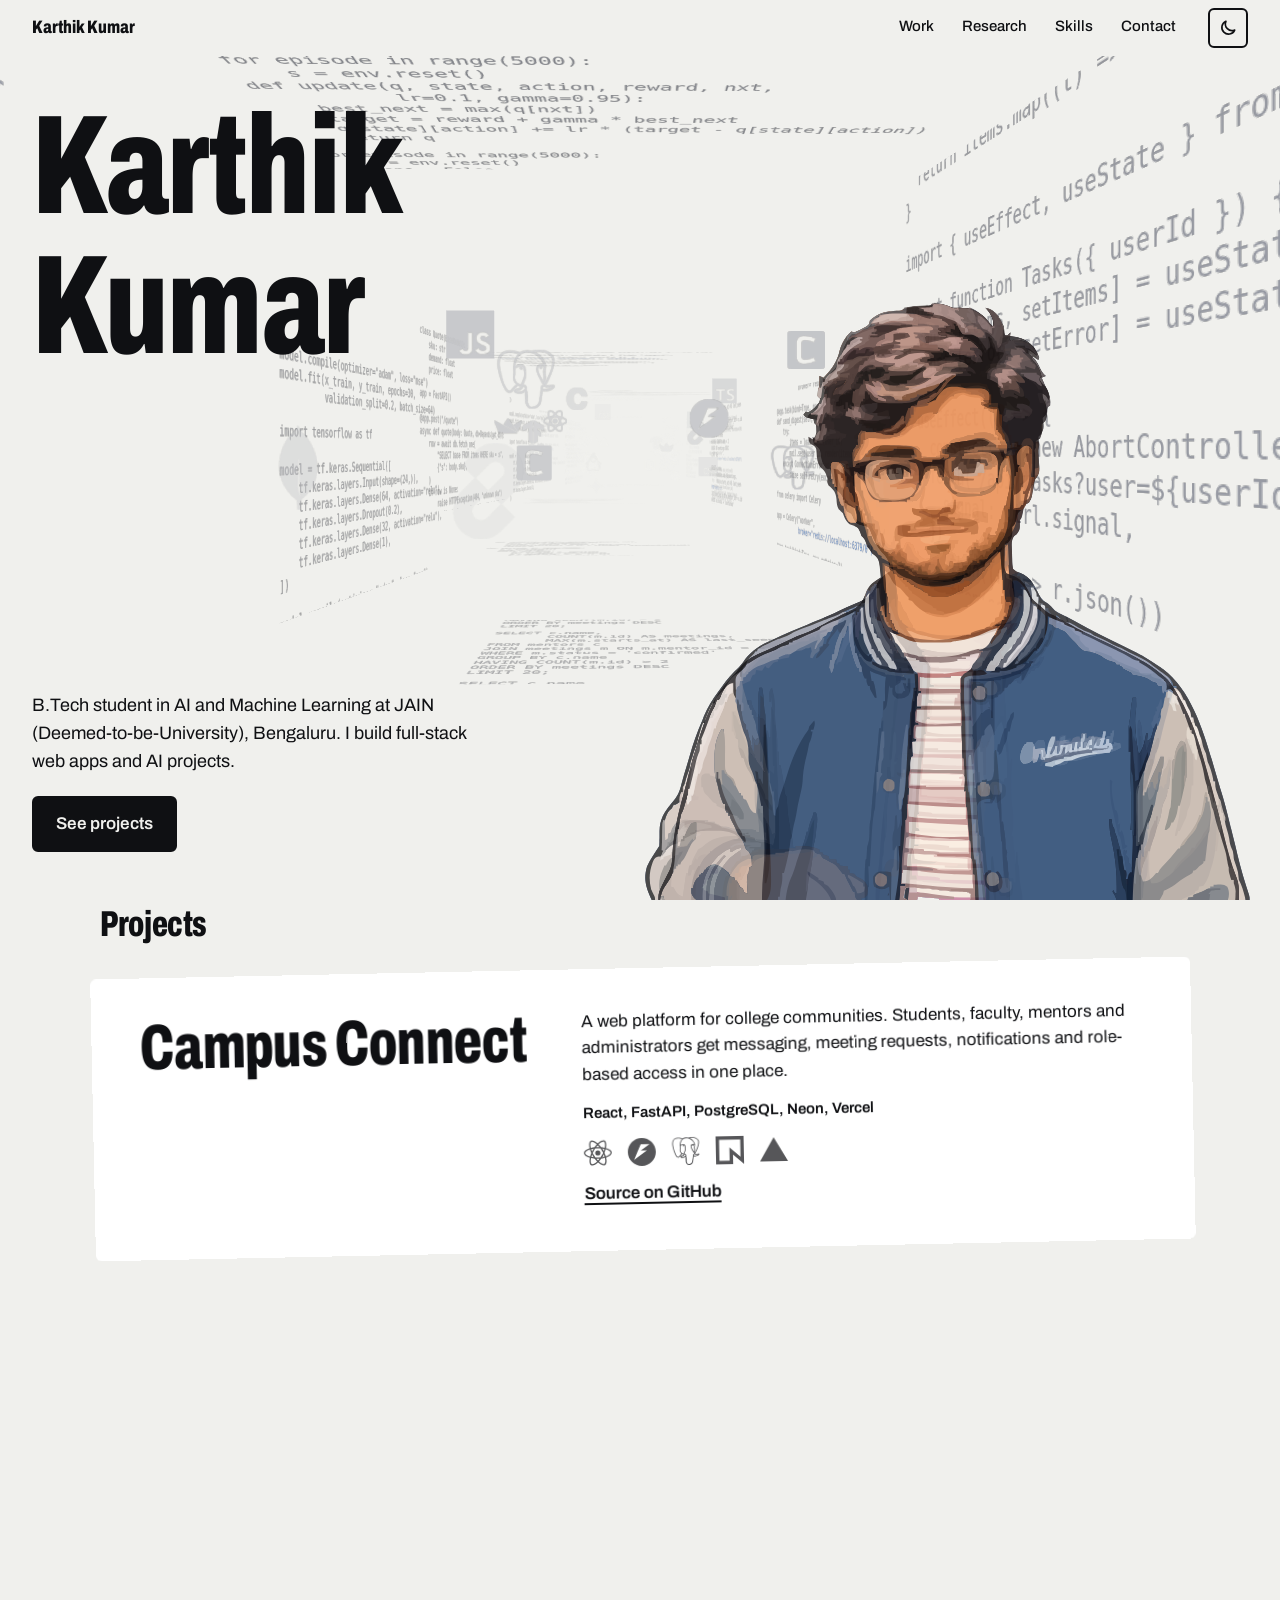
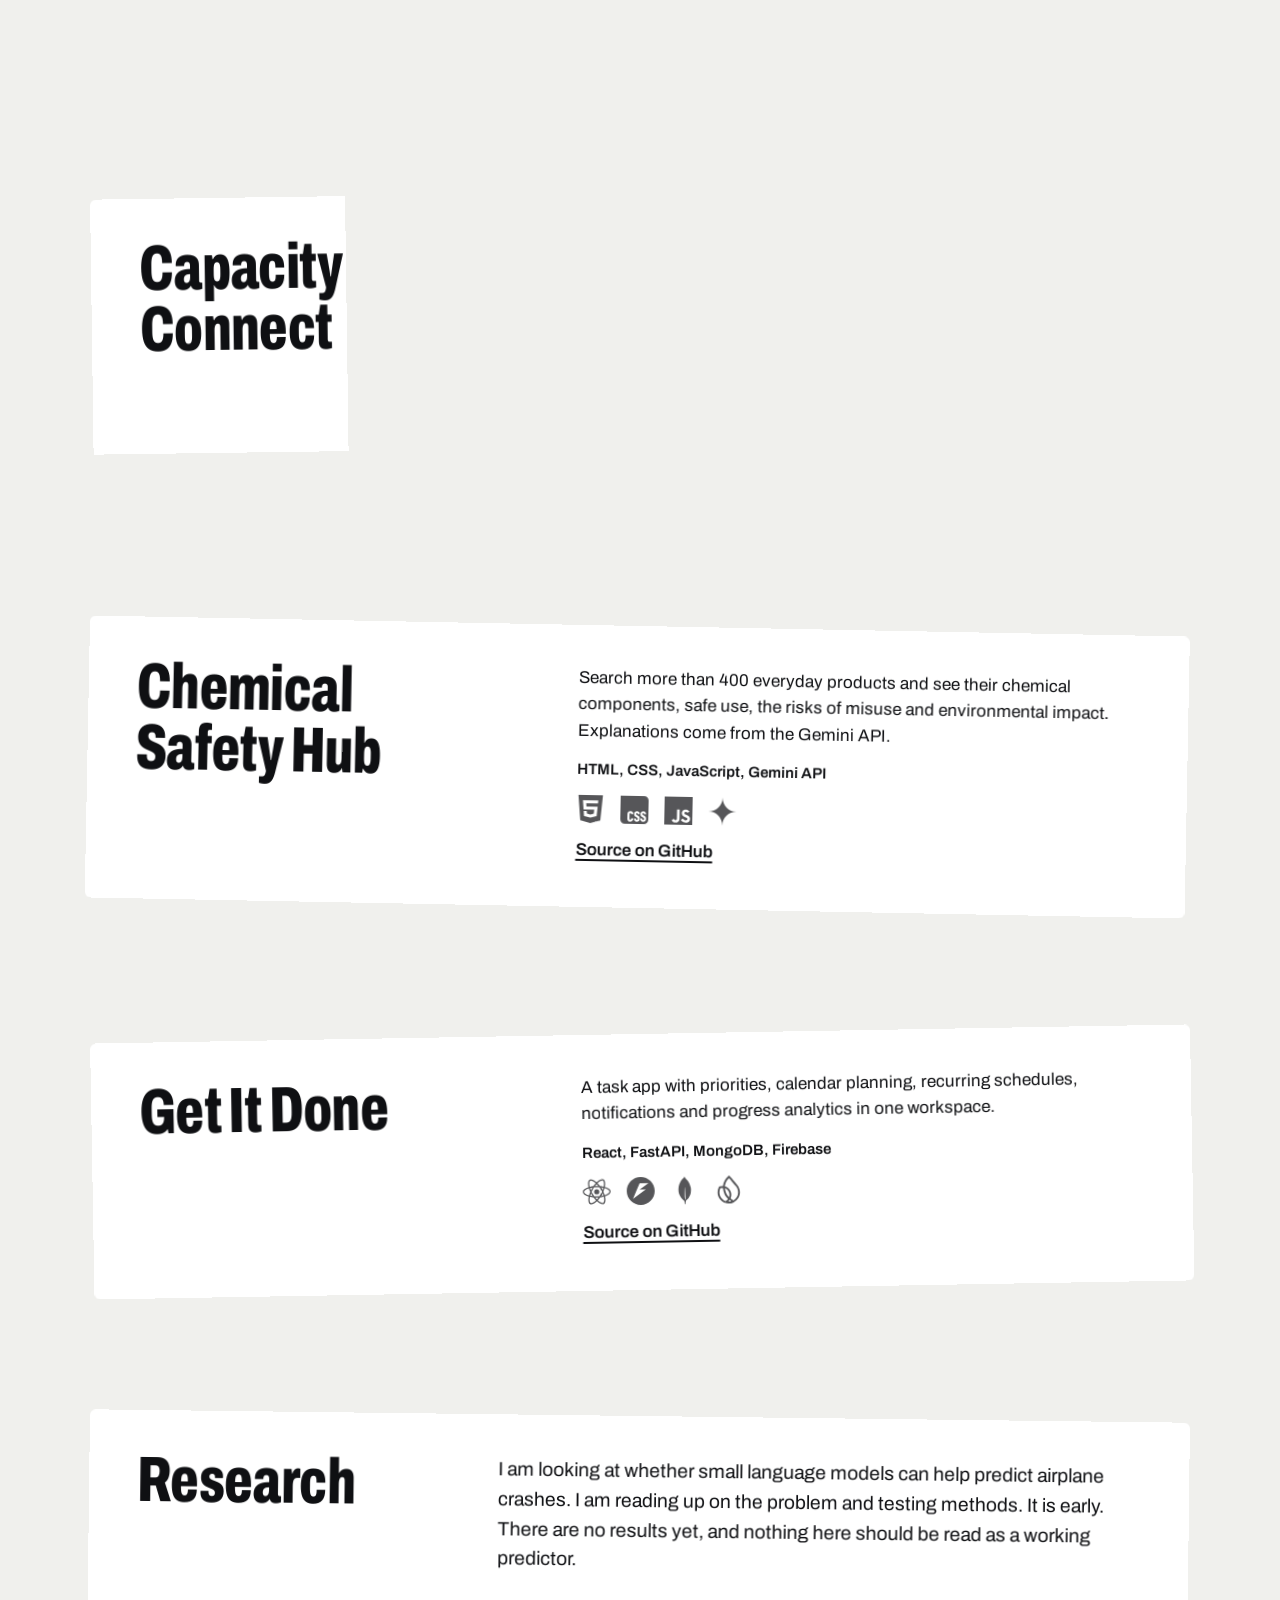
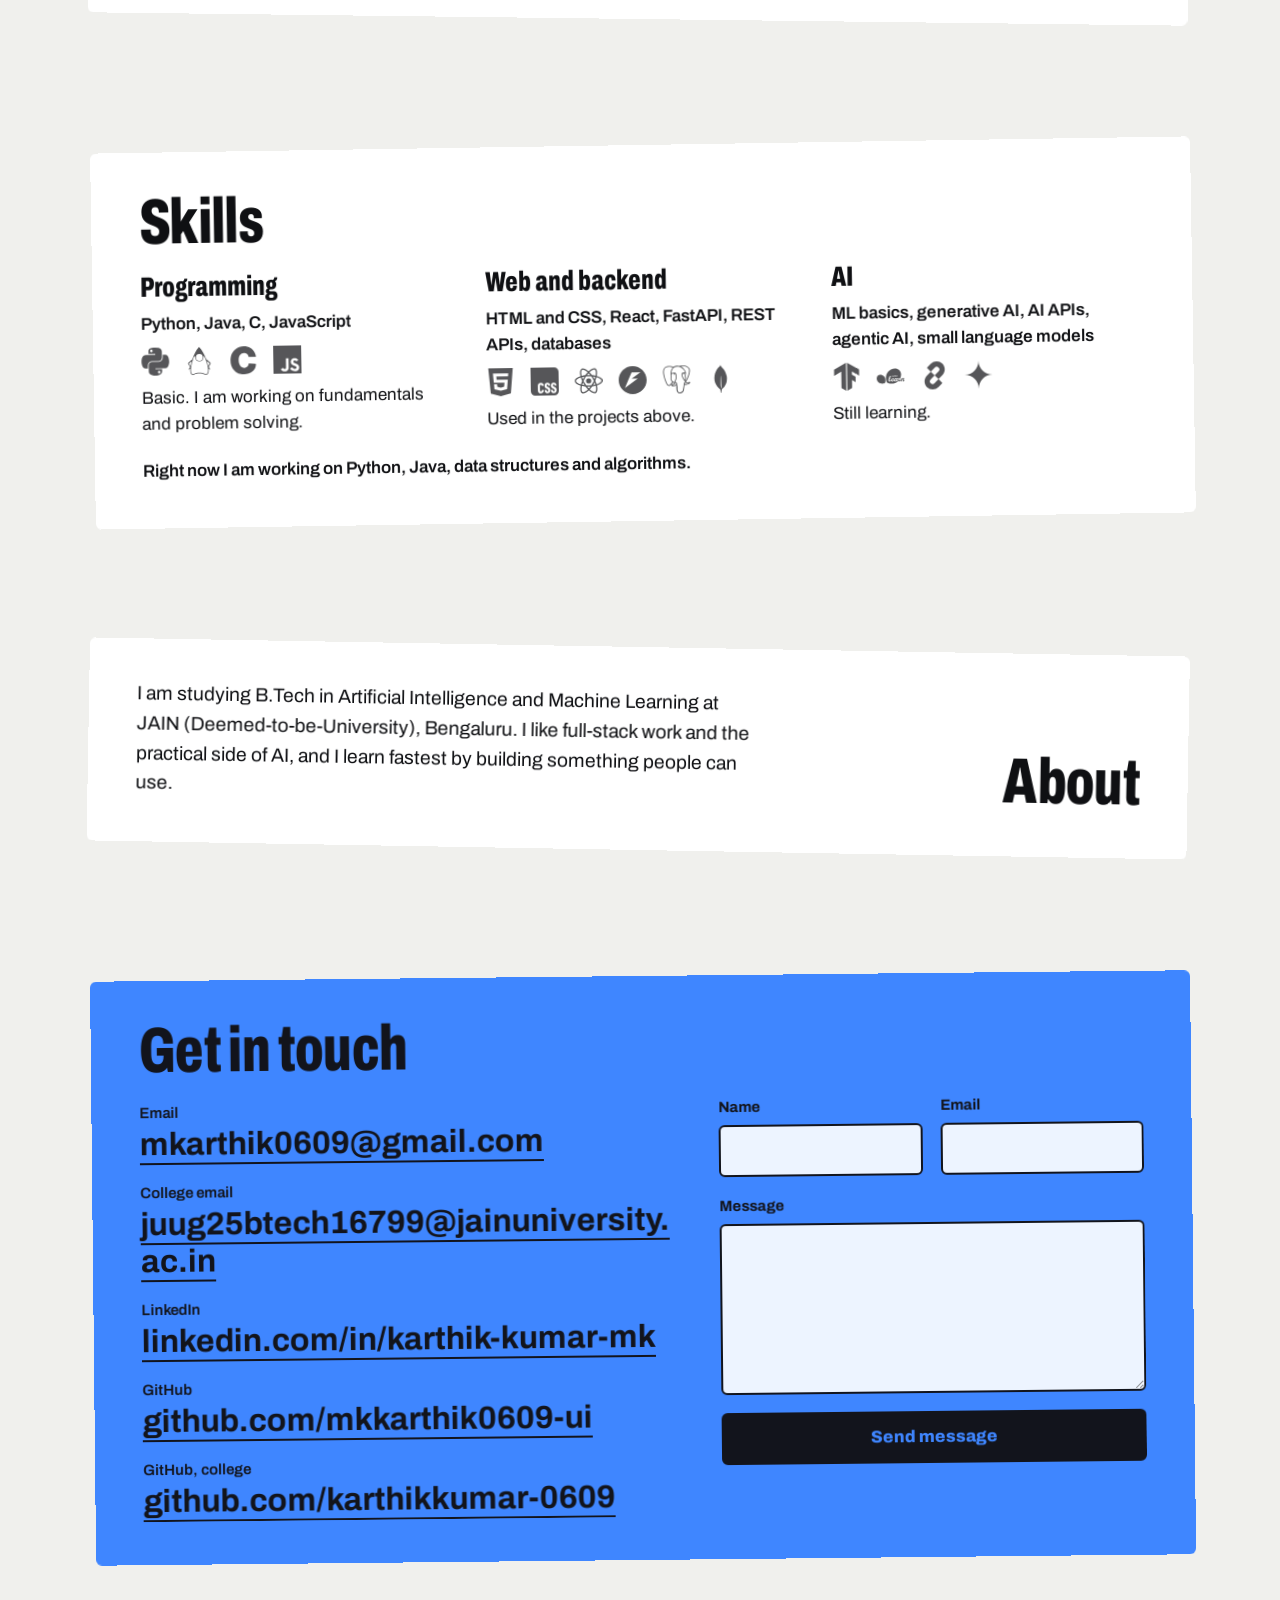
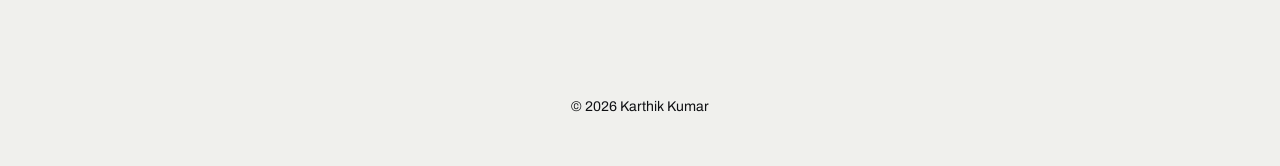
==== public/index.html @ 5986b932 "Add vector character animation, contact form, FastAPI SMTP backend and Vercel config Co-Authored-By:" ====
<!DOCTYPE html>
<html lang="en">
<head>
  <meta charset="UTF-8">
  <meta name="viewport" content="width=device-width, initial-scale=1">
  <meta name="theme-color" content="#0c0d10">
  <script>
    (function () {
      var t;
      try { t = localStorage.getItem('theme'); } catch (e) {}
      if (t !== 'light' && t !== 'dark') t = window.matchMedia('(prefers-color-scheme: light)').matches ? 'light' : 'dark';
      document.documentElement.setAttribute('data-theme', t);
    })();
  </script>
  <title>Karthik Kumar, software developer and AI/ML student</title>
  <meta name="description" content="Karthik Kumar is a B.Tech AI and ML student in Bengaluru who builds full-stack web apps and AI projects. Projects, skills and contact details.">
  <link rel="icon" href="data:image/svg+xml,%3Csvg xmlns='http://www.w3.org/2000/svg' viewBox='0 0 64 64'%3E%3Crect width='64' height='64' rx='8' fill='%233f86ff'/%3E%3Cpath d='M16 12h10v17l15-17h12L36 31l18 21H41L26 34v18H16Z' fill='%2312141c'/%3E%3C/svg%3E">
  <link rel="preconnect" href="https://fonts.googleapis.com">
  <link rel="preconnect" href="https://fonts.gstatic.com" crossorigin>
  <link href="https://fonts.googleapis.com/css2?family=Archivo:wdth,wght@62..125,100..900&display=swap" rel="stylesheet">
  <link rel="stylesheet" href="styles.css">
</head>
<body>
  <canvas id="scene" aria-hidden="true"></canvas>

  <div class="page">
    <a class="skip-link" href="#work">Skip to projects</a>

    <header class="topbar">
      <a class="topbar-name" href="#top">Karthik Kumar</a>
      <nav aria-label="Main">
        <a href="#work">Work</a>
        <a class="opt" href="#research">Research</a>
        <a class="opt" href="#skills">Skills</a>
        <a href="#contact">Contact</a>
        <button class="theme-toggle" id="theme-toggle" type="button" aria-label="Switch to light theme">
          <svg viewBox="0 0 24 24" width="20" height="20" fill="none" stroke="currentColor" stroke-width="2" stroke-linecap="round" stroke-linejoin="round" aria-hidden="true">
            <g class="i-sun"><circle cx="12" cy="12" r="4"/><path d="M12 2v2M12 20v2M4.9 4.9l1.4 1.4M17.7 17.7l1.4 1.4M2 12h2M20 12h2M4.9 19.1l1.4-1.4M17.7 6.3l1.4-1.4"/></g>
            <path class="i-moon" d="M20 14.5A8 8 0 0 1 9.5 4 8 8 0 1 0 20 14.5Z"/>
          </svg>
        </button>
      </nav>
    </header>

    <main>
      <section class="hero" id="top">
        <h1 class="name"><span class="line"><span data-rise>Karthik</span></span><span class="line"><span data-rise>Kumar</span></span></h1>
        <figure class="hero-character" id="character" data-rise aria-label="Illustration of Karthik waving hello">
          <noscript><img src="assets/character-animation.svg" alt="Karthik waving hello" width="736" height="736"></noscript>
        </figure>
        <div class="hero-foot">
          <p class="intro" data-rise>B.Tech student in AI and Machine Learning at JAIN (Deemed-to-be-University), Bengaluru. I build full-stack web apps and AI projects.</p>
          <div class="actions" data-rise>
            <a class="btn btn-primary" href="#work">See projects</a>
          </div>
        </div>
      </section>

      <div class="deck">
        <div class="work-head" id="work"><h2>Projects</h2></div>

        <article class="card card-project" id="campus-connect" style="--i:0">
          <h3>Campus Connect</h3>
          <div class="card-text">
            <p>A web platform for college communities. Students, faculty, mentors and administrators get messaging, meeting requests, notifications and role-based access in one place.</p>
            <p class="stack">React, FastAPI, PostgreSQL, Neon, Vercel</p>
            <ul class="logos" data-icons="react,fastapi,postgresql,neon,vercel"></ul>
            <p class="links"><a href="https://github.com/mkkarthik0609-ui/CampusConnect" target="_blank" rel="noopener">Source on GitHub</a></p>
          </div>
        </article>

        <article class="card card-project" id="dynamic-pricing-engine" style="--i:1">
          <h3>Dynamic Pricing Engine</h3>
          <div class="card-text">
            <p>A retail pricing tool. It forecasts demand with an ensemble of four models (random forest, XGBoost, LSTM and an MLP), picks the price that maximises expected revenue with a Q-learning agent, and has Gemini explain each recommendation in plain English.</p>
            <p class="stack">Python, FastAPI, Streamlit, scikit-learn, XGBoost, TensorFlow, LangChain, Gemini</p>
            <ul class="logos" data-icons="python,fastapi,streamlit,sklearn,tensorflow,langchain,gemini"></ul>
          </div>
        </article>

        <article class="card card-project" id="capacity-connect" style="--i:2">
          <h3>Capacity Connect</h3>
          <div class="card-text">
            <p>A learning platform for trainers and learners, based on Smart India Hackathon problem SIH26075 from the Ministry of Earth Sciences. It has separate learner and trainer portals, trainer verification, course management and AI-assisted learning.</p>
            <p class="stack">TypeScript, FastAPI, MongoDB, Celery</p>
            <ul class="logos" data-icons="typescript,fastapi,mongodb,celery"></ul>
            <p class="links"><a href="https://github.com/mkkarthik0609-ui/capacity-connect" target="_blank" rel="noopener">Source on GitHub</a></p>
          </div>
        </article>

        <article class="card card-project" id="chemical-safety-hub" style="--i:3">
          <h3>Chemical Safety Hub</h3>
          <div class="card-text">
            <p>Search more than 400 everyday products and see their chemical components, safe use, the risks of misuse and environmental impact. Explanations come from the Gemini API.</p>
            <p class="stack">HTML, CSS, JavaScript, Gemini API</p>
            <ul class="logos" data-icons="html,css,javascript,gemini"></ul>
            <p class="links"><a href="https://github.com/mkkarthik0609-ui/chem-safety-hub" target="_blank" rel="noopener">Source on GitHub</a></p>
          </div>
        </article>

        <article class="card card-project" id="get-it-done" style="--i:4">
          <h3>Get It Done</h3>
          <div class="card-text">
            <p>A task app with priorities, calendar planning, recurring schedules, notifications and progress analytics in one workspace.</p>
            <p class="stack">React, FastAPI, MongoDB, Firebase</p>
            <ul class="logos" data-icons="react,fastapi,mongodb,firebase"></ul>
            <p class="links"><a href="https://github.com/karthikkumar-0609/get-it-done" target="_blank" rel="noopener">Source on GitHub</a></p>
          </div>
        </article>

        <article class="card card-research" id="research" style="--i:5">
          <h2>Research</h2>
          <p class="statement">I am looking at whether small language models can help predict airplane crashes. I am reading up on the problem and testing methods. It is early. There are no results yet, and nothing here should be read as a working predictor.</p>
        </article>

        <article class="card card-skills" id="skills" style="--i:6">
          <h2>Skills</h2>
          <dl class="skills">
            <div>
              <dt>Programming</dt>
              <dd class="items">Python, Java, C, JavaScript</dd>
              <dd><ul class="logos" data-icons="python,java,c,javascript"></ul></dd>
              <dd>Basic. I am working on fundamentals and problem solving.</dd>
            </div>
            <div>
              <dt>Web and backend</dt>
              <dd class="items">HTML and CSS, React, FastAPI, REST APIs, databases</dd>
              <dd><ul class="logos" data-icons="html,css,react,fastapi,postgresql,mongodb"></ul></dd>
              <dd>Used in the projects above.</dd>
            </div>
            <div>
              <dt>AI</dt>
              <dd class="items">ML basics, generative AI, AI APIs, agentic AI, small language models</dd>
              <dd><ul class="logos" data-icons="tensorflow,sklearn,langchain,gemini"></ul></dd>
              <dd>Still learning.</dd>
            </div>
          </dl>
          <p class="now">Right now I am working on Python, Java, data structures and algorithms.</p>
        </article>

        <article class="card card-about" id="about" style="--i:7">
          <h2>About</h2>
          <p class="statement">I am studying B.Tech in Artificial Intelligence and Machine Learning at JAIN (Deemed-to-be-University), Bengaluru. I like full-stack work and the practical side of AI, and I learn fastest by building something people can use.</p>
        </article>

        <article class="card card-contact" id="contact" style="--i:8">
          <h2>Get in touch</h2>
          <div class="contact-layout">
            <ul class="contact-list">
              <li><span>Email</span><a href="mailto:mkarthik0609@gmail.com">mkarthik0609@gmail.com</a></li>
              <li><span>College email</span><a href="mailto:juug25btech16799@jainuniversity.ac.in">juug25btech16799@jainuniversity.ac.in</a></li>
              <li><span>LinkedIn</span><a href="https://www.linkedin.com/in/karthik-kumar-mk" target="_blank" rel="noopener">linkedin.com/in/karthik-kumar-mk</a></li>
              <li><span>GitHub</span><a href="https://github.com/mkkarthik0609-ui" target="_blank" rel="noopener">github.com/mkkarthik0609-ui</a></li>
              <li><span>GitHub, college</span><a href="https://github.com/karthikkumar-0609" target="_blank" rel="noopener">github.com/karthikkumar-0609</a></li>
            </ul>
            <form class="contact-form" id="contact-form" novalidate>
              <div class="field">
                <label for="contact-name">Name</label>
                <input id="contact-name" name="name" type="text" autocomplete="name" minlength="2" maxlength="80" required>
              </div>
              <div class="field">
                <label for="contact-email">Email</label>
                <input id="contact-email" name="email" type="email" autocomplete="email" maxlength="254" required>
              </div>
              <div class="field field-message">
                <label for="contact-message">Message</label>
                <textarea id="contact-message" name="message" rows="6" minlength="10" maxlength="5000" required></textarea>
              </div>
              <div class="hp-field" aria-hidden="true">
                <label for="contact-website">Website</label>
                <input id="contact-website" name="website" type="text" tabindex="-1" autocomplete="off">
              </div>
              <button class="form-submit" type="submit">
                <span>Send message</span>
                <span class="form-spinner" aria-hidden="true"></span>
              </button>
              <p class="form-status" id="form-status" role="status" aria-live="polite"></p>
            </form>
          </div>
        </article>
      </div>
    </main>

    <footer class="site-footer">
      <p>&copy; 2026 Karthik Kumar</p>
    </footer>
  </div>

  <script>
    (function () {
      var btn = document.getElementById('theme-toggle');
      var meta = document.querySelector('meta[name="theme-color"]');
      function sync() {
        var light = document.documentElement.getAttribute('data-theme') === 'light';
        btn.setAttribute('aria-label', light ? 'Switch to dark theme' : 'Switch to light theme');
        if (meta) meta.setAttribute('content', light ? '#f0f0ed' : '#0c0d10');
      }
      btn.addEventListener('click', function () {
        var next = document.documentElement.getAttribute('data-theme') === 'light' ? 'dark' : 'light';
        document.documentElement.setAttribute('data-theme', next);
        try { localStorage.setItem('theme', next); } catch (e) {}
        sync();
        window.dispatchEvent(new Event('themechange'));
      });
      sync();
    })();
  </script>
  <script defer src="vendor/three.min.js"></script>
  <script defer src="vendor/gsap.min.js"></script>
  <script defer src="vendor/ScrollTrigger.min.js"></script>
  <script defer src="icons.js"></script>
  <script defer src="scene.js"></script>
  <script defer src="main.js"></script>
</body>
</html>
---- public/styles.css ----
:root {
  --ground: #0c0d10;
  --paper: #f1f1ee;
  --card: #17181d;
  --accent: #3f86ff;
  --code: #2a2d35;
  --logo: #3b3f4a;
  --ink: #12141c;
  --bar-h: 56px;
  --r: 6px;
  --sans: "Archivo", system-ui, -apple-system, "Segoe UI", Roboto, sans-serif;
  color-scheme: dark;
}
/* --paper is the text colour on --ground and on --card, so one swap flips the whole page */
:root[data-theme="light"] {
  --ground: #f0f0ed;
  --paper: #0f1013;
  --card: #ffffff;
  --accent: #3f86ff;
  --code: #cfd0d4;
  --logo: #b9bbc2;
  color-scheme: light;
}

*, *::before, *::after { box-sizing: border-box; }

html {
  background: var(--ground);
  scrollbar-color: var(--paper) var(--ground);
  -webkit-text-size-adjust: 100%;
}
@media (prefers-reduced-motion: no-preference) {
  html { scroll-behavior: smooth; }
}

body {
  margin: 0;
  background: var(--ground);
  color: var(--paper);
  font-family: var(--sans);
  font-size: 1.0625rem;
  font-weight: 400;
  font-stretch: 100%;
  line-height: 1.55;
  font-variant-numeric: tabular-nums;
  -webkit-font-smoothing: antialiased;
}

::selection { background: var(--accent); color: var(--ink); }

#scene {
  position: fixed;
  inset: 0;
  width: 100%;
  height: 100%;
  z-index: 0;
  pointer-events: none;
}
.page { position: relative; z-index: 1; }

h1, h2, h3 {
  margin: 0;
  font-weight: 800;
  font-stretch: 68%;
  font-variation-settings: "wdth" 68;
  line-height: 0.95;
  letter-spacing: -0.01em;
  text-wrap: balance;
}
p { margin: 0; }
a { color: inherit; text-underline-offset: 0.25em; text-decoration-thickness: 2px; }
a:hover { text-decoration-color: var(--accent); }

:focus-visible { outline: 3px solid var(--accent); outline-offset: 3px; }

.skip-link {
  position: fixed;
  z-index: 100;
  left: 16px;
  top: -80px;
  padding: 10px 16px;
  background: var(--paper);
  color: var(--ground);
  font-weight: 600;
  border-radius: var(--r);
}
.skip-link:focus { top: 8px; }

/* Top bar */
.topbar {
  position: fixed;
  inset: 0 0 auto 0;
  z-index: 50;
  height: var(--bar-h);
  padding: 0 16px;
  display: flex;
  align-items: center;
  justify-content: space-between;
  gap: 12px;
  background: var(--ground);
  font-size: 0.875rem;
  font-weight: 500;
}
.topbar a { text-decoration: none; }
.topbar-name { font-weight: 800; font-stretch: 75%; font-variation-settings: "wdth" 75; font-size: 1.125rem; white-space: nowrap; }
.topbar nav { display: flex; align-items: center; gap: 14px; }
.topbar nav .opt { display: none; }
.topbar nav a:not(.topbar-name) { padding: 6px 0; border-bottom: 2px solid transparent; transition: border-color 160ms; }
.topbar nav a:not(.topbar-name):hover { border-bottom-color: var(--accent); }

.theme-toggle {
  display: grid;
  place-items: center;
  width: 40px;
  height: 40px;
  padding: 0;
  margin-left: 4px;
  border: 2px solid var(--paper);
  border-radius: var(--r);
  background: transparent;
  color: var(--paper);
  cursor: pointer;
  transition: background-color 160ms, color 160ms;
}
.theme-toggle:hover { background: var(--paper); color: var(--ground); }
:root:not([data-theme="light"]) .i-moon { display: none; }
:root[data-theme="light"] .i-sun { display: none; }

/* Hero: only this text sits directly on the moving scene */
.hero {
  position: relative;
  min-height: 100svh;
  padding: calc(var(--bar-h) + 28px) 16px 32px;
  display: flex;
  flex-direction: column;
  justify-content: space-between;
  gap: 40px;
  overflow: hidden;
}
.name { position: relative; z-index: 2; font-size: clamp(3.5rem, 15vw, 6rem); line-height: 0.92; }
.name .line { display: block; overflow: hidden; padding: 0.04em 0; }
.name .line > span { display: inline-block; }
.hero-foot { position: relative; z-index: 2; max-width: 46ch; }
.intro { font-size: 1.125rem; }
.actions { display: flex; flex-wrap: wrap; gap: 12px; margin-top: 20px; }

.hero-character {
  position: relative;
  z-index: 1;
  width: min(84vw, 430px);
  aspect-ratio: 1;
  margin: -24px -12vw -36px auto;
  pointer-events: none;
  /* the reference art is cropped at the waist; fade it into the page instead of a hard edge */
  -webkit-mask-image: linear-gradient(#000 82%, transparent);
  mask-image: linear-gradient(#000 82%, transparent);
}
.hero-character svg,
.hero-character img { position: absolute; inset: 0; width: 100%; height: 100%; display: block; }
.hero-character svg { opacity: 0; will-change: opacity; }
.hero-character svg.on { opacity: 1; }

.btn {
  display: inline-block;
  padding: 13px 22px;
  border: 2px solid var(--paper);
  border-radius: var(--r);
  font-weight: 600;
  text-decoration: none;
  transition: background-color 160ms, color 160ms, border-color 160ms;
}
.btn-primary { background: var(--paper); color: var(--ground); }
.btn-primary:hover { background: var(--accent); border-color: var(--accent); color: var(--ink); }
.btn-secondary { background: var(--ground); color: var(--paper); }
.btn-secondary:hover { background: var(--paper); color: var(--ground); }

/* Deck */
.deck {
  width: min(1100px, 100% - 32px);
  margin: 0 auto;
  padding: 0 0 40px;
}
.work-head { scroll-margin-top: 72px; margin: 0 0 20px; }
.work-head h2 { font-size: 1.75rem; line-height: 1; display: inline-block; background: var(--ground); padding: 6px 10px; border-radius: var(--r); }

.card {
  position: relative;
  margin-bottom: 28px;
  scroll-margin-top: 72px;
  padding: 28px 24px 32px;
  background: var(--card);
  color: var(--paper);
  border-radius: var(--r);
  display: grid;
  gap: 20px;
  align-content: start;
  transform-style: preserve-3d;
}
.card:hover { will-change: transform; }
.card h2, .card h3 { font-size: clamp(2.25rem, 7vw, 4rem); }
.card-text { display: grid; gap: 14px; align-content: start; max-width: 62ch; }
.stack { font-size: 0.9375rem; font-weight: 600; line-height: 1.5; }
.links a { font-weight: 600; }

.logos { list-style: none; margin: 0; padding: 0; display: flex; flex-wrap: wrap; gap: 16px; }
.logos li { display: grid; place-items: center; width: 28px; height: 28px; color: var(--paper); opacity: 0.7; }
.logos svg { display: block; width: 28px; height: 28px; }

.statement { font-size: clamp(1.125rem, 1.5vw, 1.375rem); line-height: 1.55; font-weight: 400; max-width: 56ch; }

.skills { display: grid; gap: 28px; margin: 0; }
.skills dt { font-size: 1.75rem; font-weight: 800; font-stretch: 68%; font-variation-settings: "wdth" 68; line-height: 1; }
.skills dd { margin: 10px 0 0; }
.skills dd.items { font-weight: 600; }
.now { font-weight: 600; }

.card-contact { background: var(--accent); color: var(--ink); }
.card-contact :focus-visible { outline-color: var(--ink); }
.contact-layout { display: grid; gap: 36px; }
.contact-list { list-style: none; margin: 0; padding: 0; display: grid; gap: 18px; }
.contact-list li { display: grid; gap: 2px; }
.contact-list span { font-size: 0.9375rem; font-weight: 600; }
.contact-list a { font-size: clamp(1.25rem, 3.2vw, 2rem); font-weight: 700; line-height: 1.15; overflow-wrap: anywhere; width: fit-content; }
.card-contact a:hover { text-decoration-color: var(--ink); background: var(--ink); color: var(--accent); }

.contact-form { position: relative; display: grid; grid-template-columns: 1fr 1fr; gap: 18px; align-content: start; }
.field { display: grid; gap: 6px; }
.field-message, .form-submit, .form-status { grid-column: 1 / -1; }
.field label { font-size: 0.9375rem; font-weight: 700; }
.field input, .field textarea {
  width: 100%;
  border: 2px solid var(--ink);
  border-radius: var(--r);
  padding: 12px 14px;
  background: rgb(255 255 255 / 0.9);
  color: var(--ink);
  font: inherit;
  line-height: 1.4;
}
.field textarea { resize: vertical; min-height: 150px; }
.field input:hover, .field textarea:hover { background: #fff; }
.field input:focus, .field textarea:focus { background: #fff; }
.hp-field { position: absolute; left: -10000px; width: 1px; height: 1px; overflow: hidden; }
.form-submit {
  display: inline-flex;
  justify-content: center;
  align-items: center;
  gap: 10px;
  min-height: 52px;
  border: 2px solid var(--ink);
  border-radius: var(--r);
  background: var(--ink);
  color: var(--accent);
  font: inherit;
  font-weight: 800;
  cursor: pointer;
}
.form-submit:hover { background: transparent; color: var(--ink); }
.form-submit:disabled { cursor: wait; opacity: 0.72; }
.form-spinner { display: none; width: 17px; height: 17px; border: 2px solid currentColor; border-right-color: transparent; border-radius: 50%; animation: spin 650ms linear infinite; }
.contact-form[aria-busy="true"] .form-spinner { display: inline-block; }
.form-status { min-height: 1.5em; font-size: 0.9375rem; font-weight: 650; }
@keyframes spin { to { transform: rotate(360deg); } }

.site-footer { padding: 32px 16px 48px; text-align: center; font-size: 0.875rem; background: var(--ground); }

@media (min-width: 800px) {
  .topbar { padding: 0 32px; font-size: 0.9375rem; }
  .topbar nav { gap: 28px; }
  .topbar nav .opt { display: inline; }
  .hero { padding: calc(var(--bar-h) + 40px) 32px 48px; }
  .hero-character { position: absolute; right: 2vw; bottom: 0; width: min(50vw, 620px); margin: 0; -webkit-mask-image: none; mask-image: none; }
  .name { font-size: clamp(5rem, 11vw, 10rem); }
  .work-head h2 { font-size: 2.25rem; }

  .card {
    position: sticky;
    top: calc(var(--bar-h) + 16px + var(--i, 0) * 8px);
    margin-bottom: 14vh;
    padding: 40px 48px 44px;
  }
  .card:last-child { margin-bottom: 0; }

  .card-project { grid-template-columns: 5fr 7fr; gap: 40px; }
  .card-research { grid-template-columns: 4fr 8fr; gap: 40px; align-items: start; }
  .card-about { grid-template-columns: 8fr 4fr; gap: 40px; align-items: end; }
  .card-about h2 { order: 2; text-align: right; }
  .skills { grid-template-columns: repeat(3, 1fr); gap: 32px; }
  .contact-layout { grid-template-columns: minmax(0, 5fr) minmax(320px, 4fr); gap: 48px; }
  .site-footer { padding-top: 96px; }
}

@media (max-width: 520px) {
  .contact-form { grid-template-columns: 1fr; }
  .field { grid-column: 1; }
}

@media (prefers-reduced-motion: reduce) {
  *, *::before, *::after { transition-duration: 0.01ms !important; animation-duration: 0.01ms !important; }
}
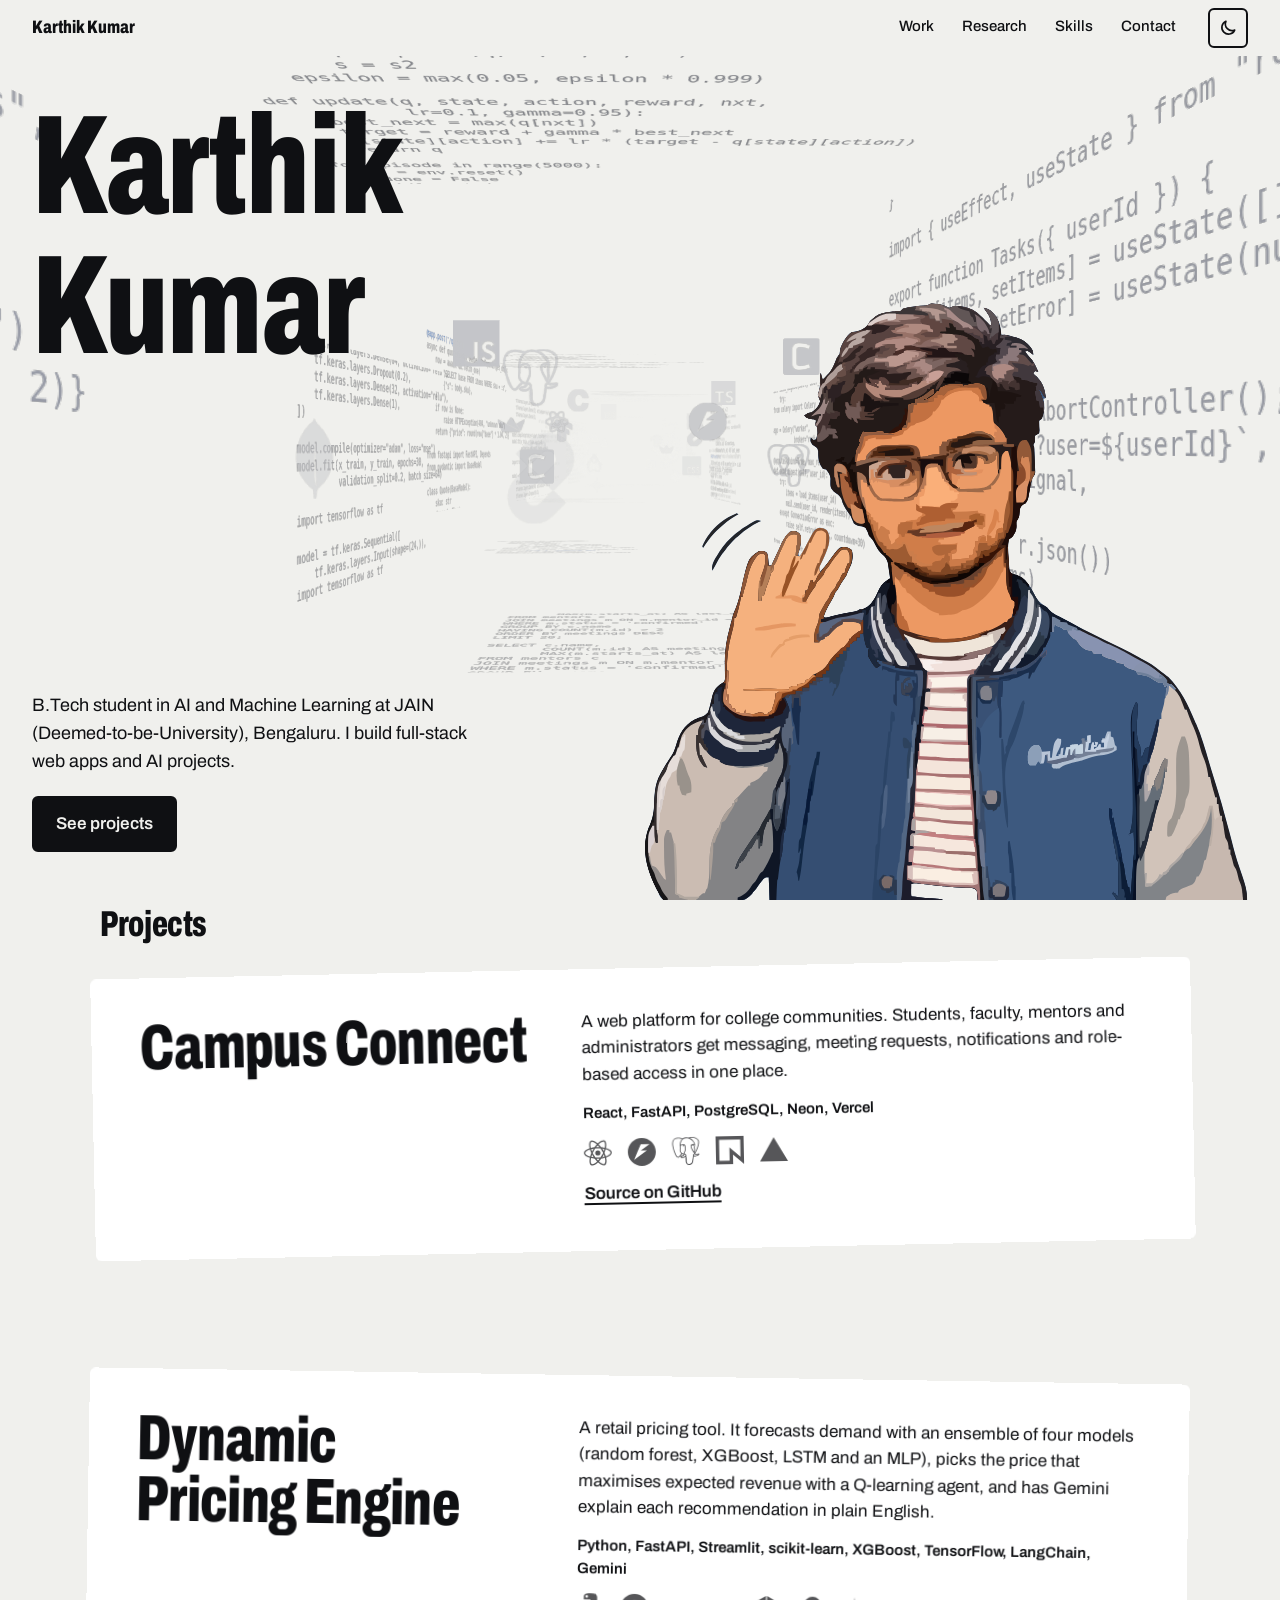
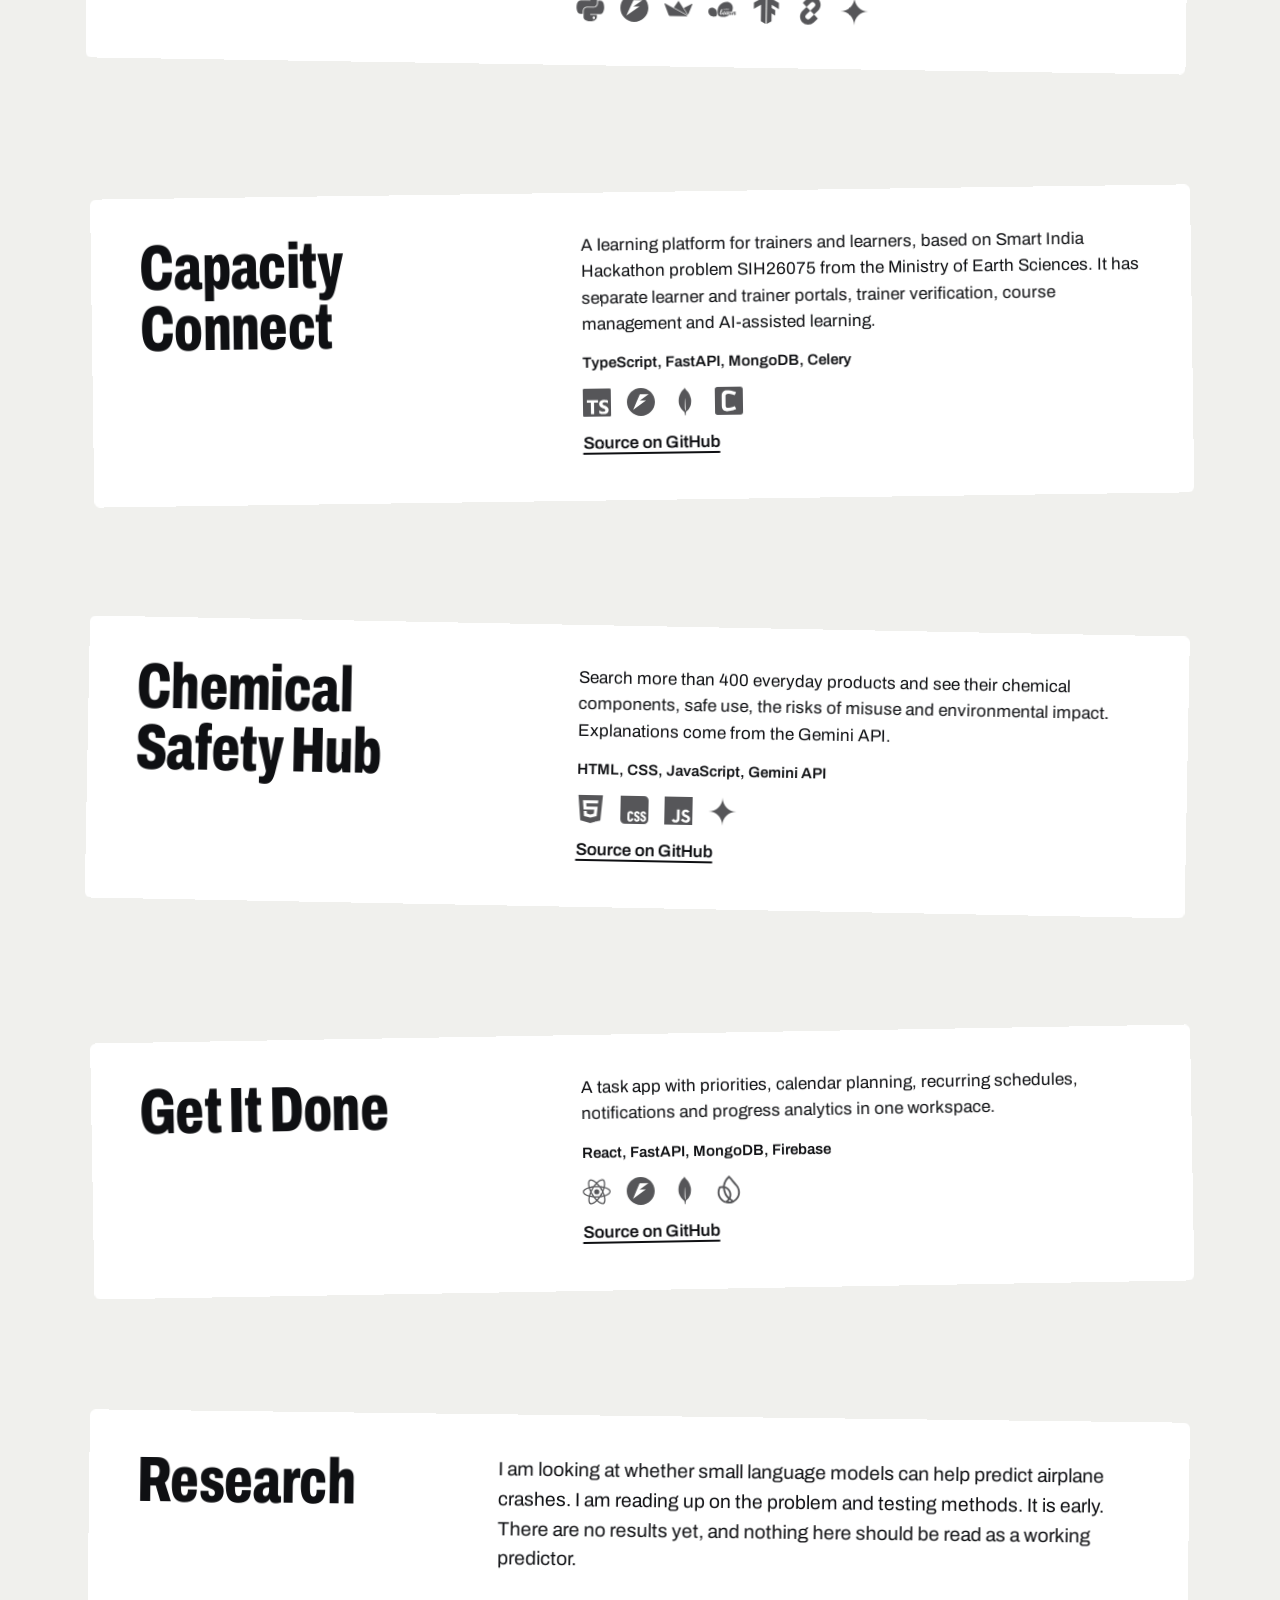
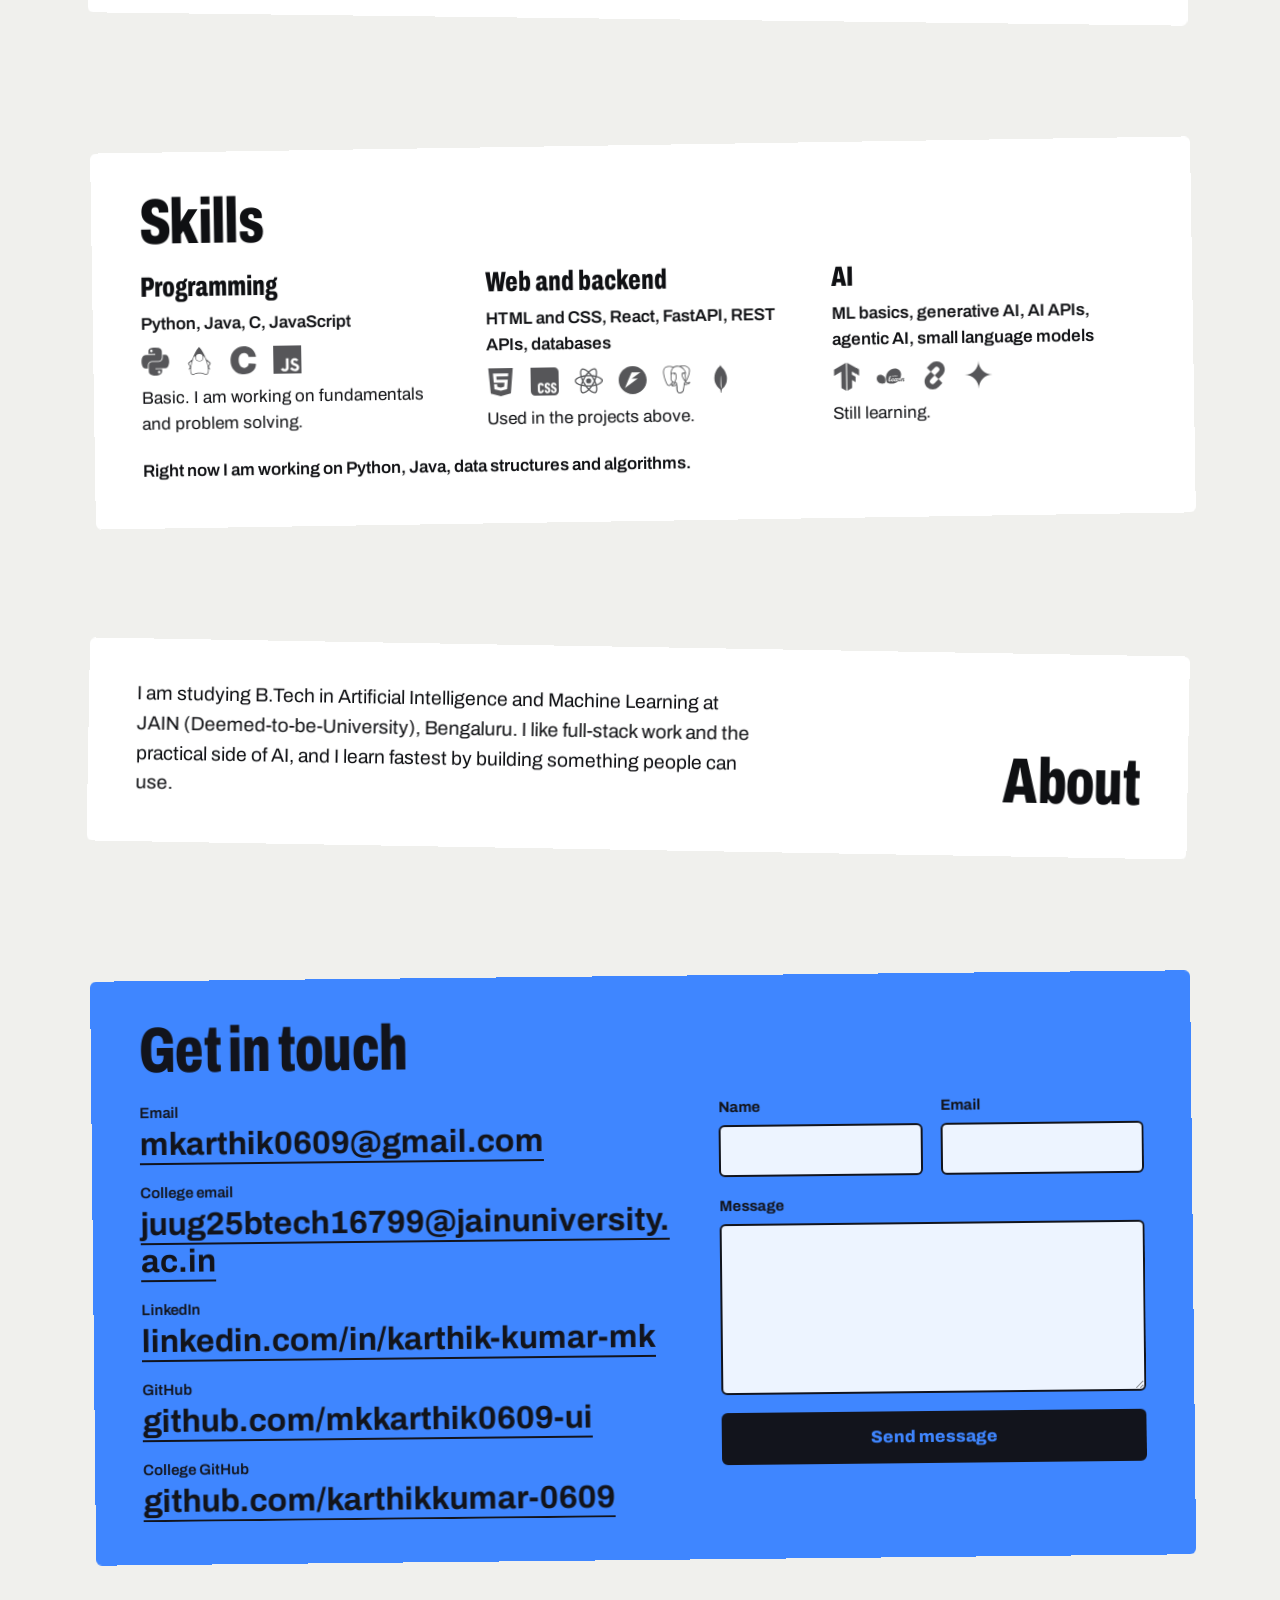
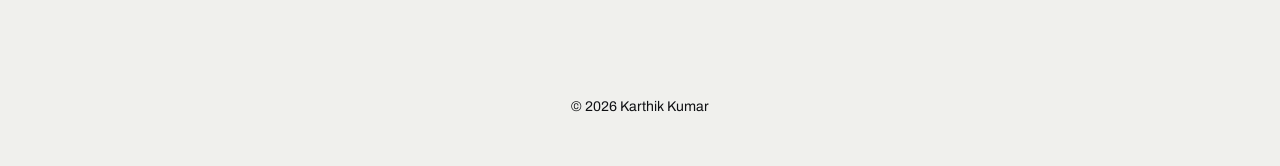
==== commit 9560c490: "Rename GitHub link to 'College GitHub'" ====
--- a/public/index.html
+++ b/public/index.html
@@ -151,7 +151,7 @@
               <li><span>College email</span><a href="mailto:juug25btech16799@jainuniversity.ac.in">juug25btech16799@jainuniversity.ac.in</a></li>
               <li><span>LinkedIn</span><a href="https://www.linkedin.com/in/karthik-kumar-mk" target="_blank" rel="noopener">linkedin.com/in/karthik-kumar-mk</a></li>
               <li><span>GitHub</span><a href="https://github.com/mkkarthik0609-ui" target="_blank" rel="noopener">github.com/mkkarthik0609-ui</a></li>
-              <li><span>GitHub, college</span><a href="https://github.com/karthikkumar-0609" target="_blank" rel="noopener">github.com/karthikkumar-0609</a></li>
+              <li><span>College GitHub</span><a href="https://github.com/karthikkumar-0609" target="_blank" rel="noopener">github.com/karthikkumar-0609</a></li>
             </ul>
             <form class="contact-form" id="contact-form" novalidate>
               <div class="field">
